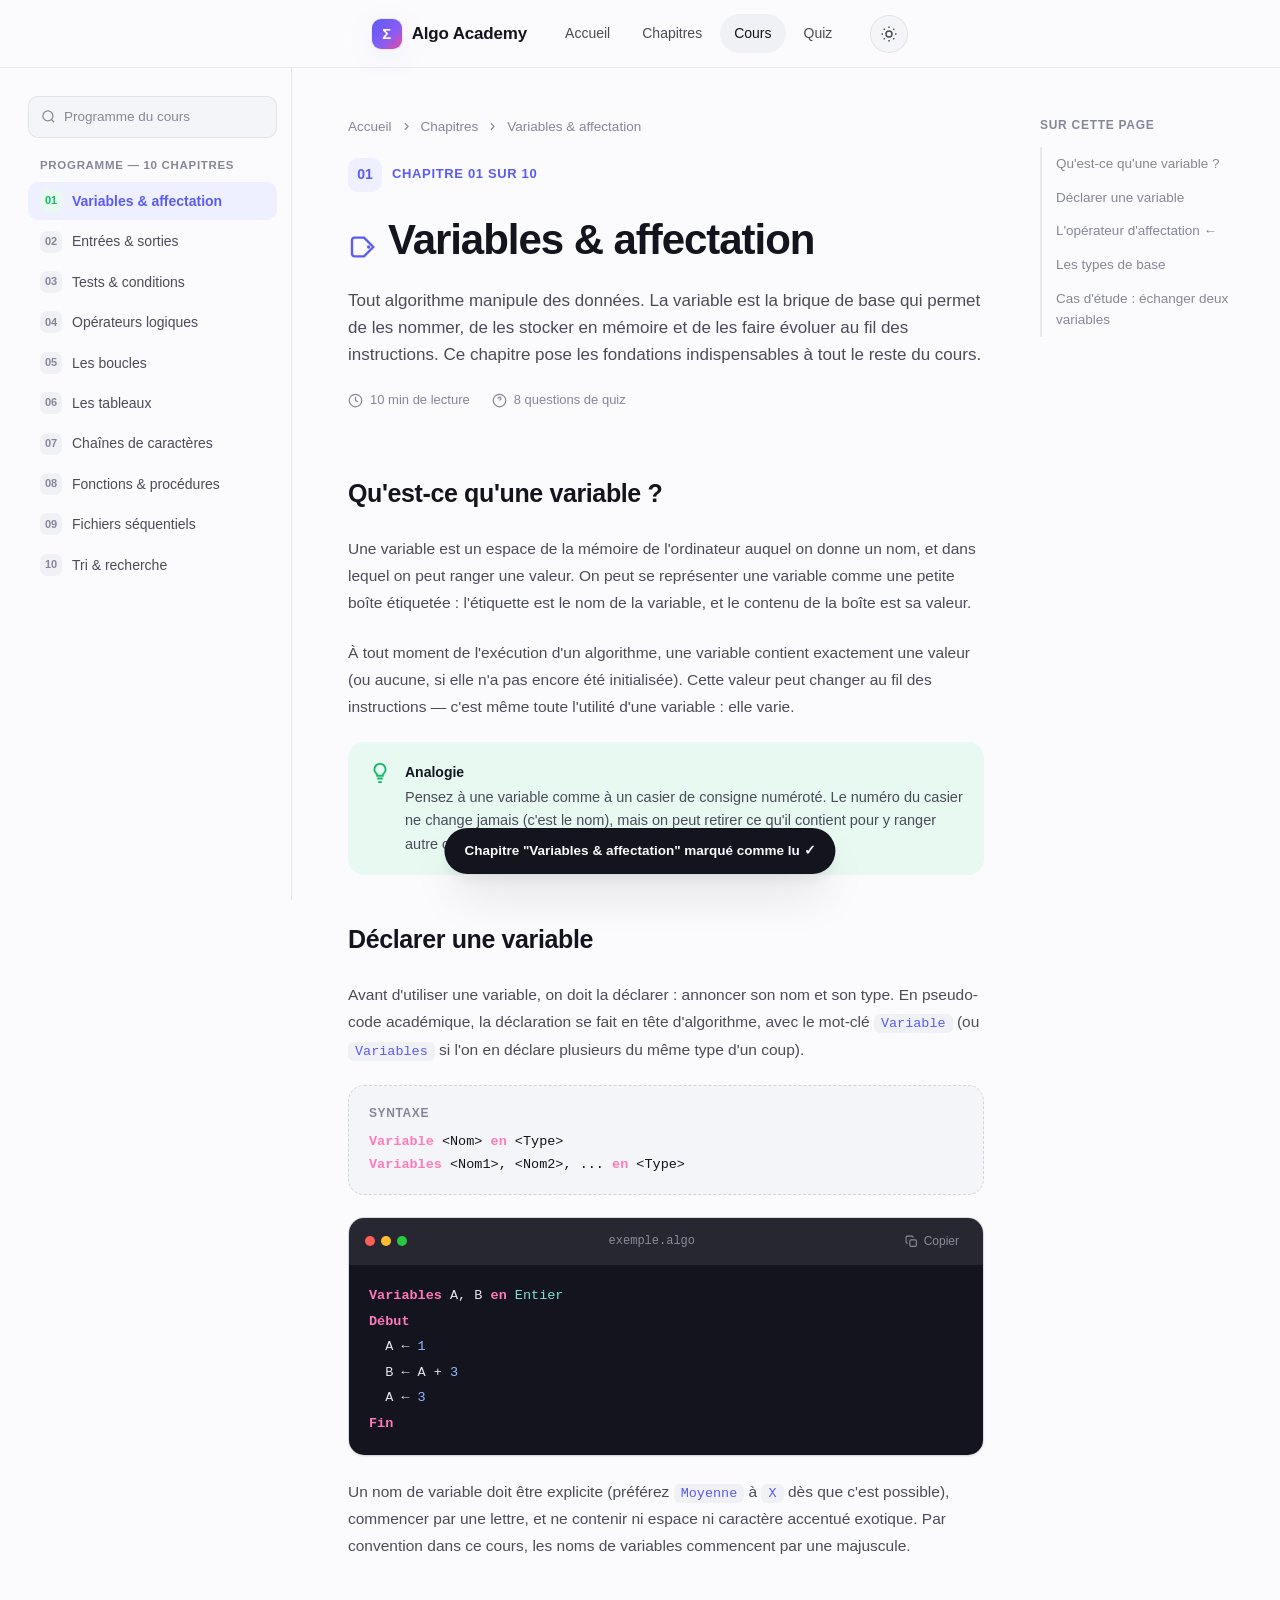
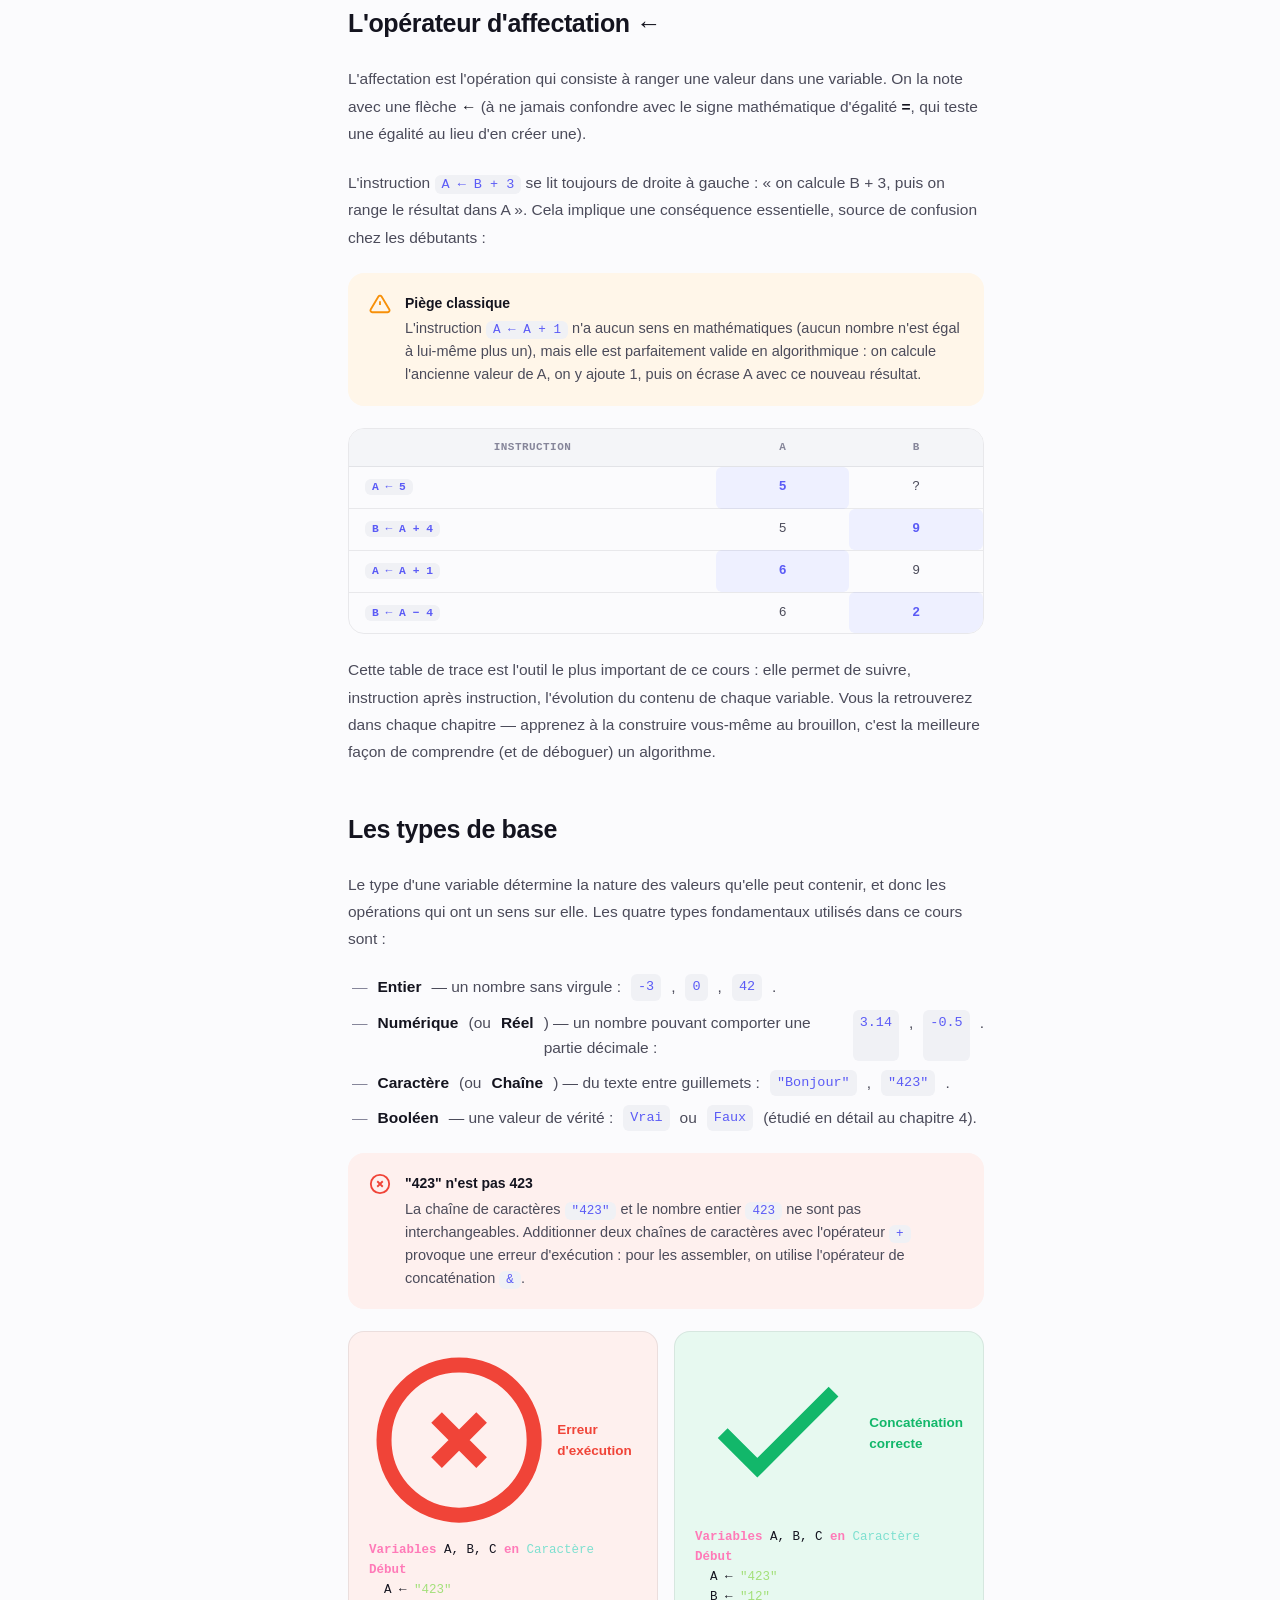
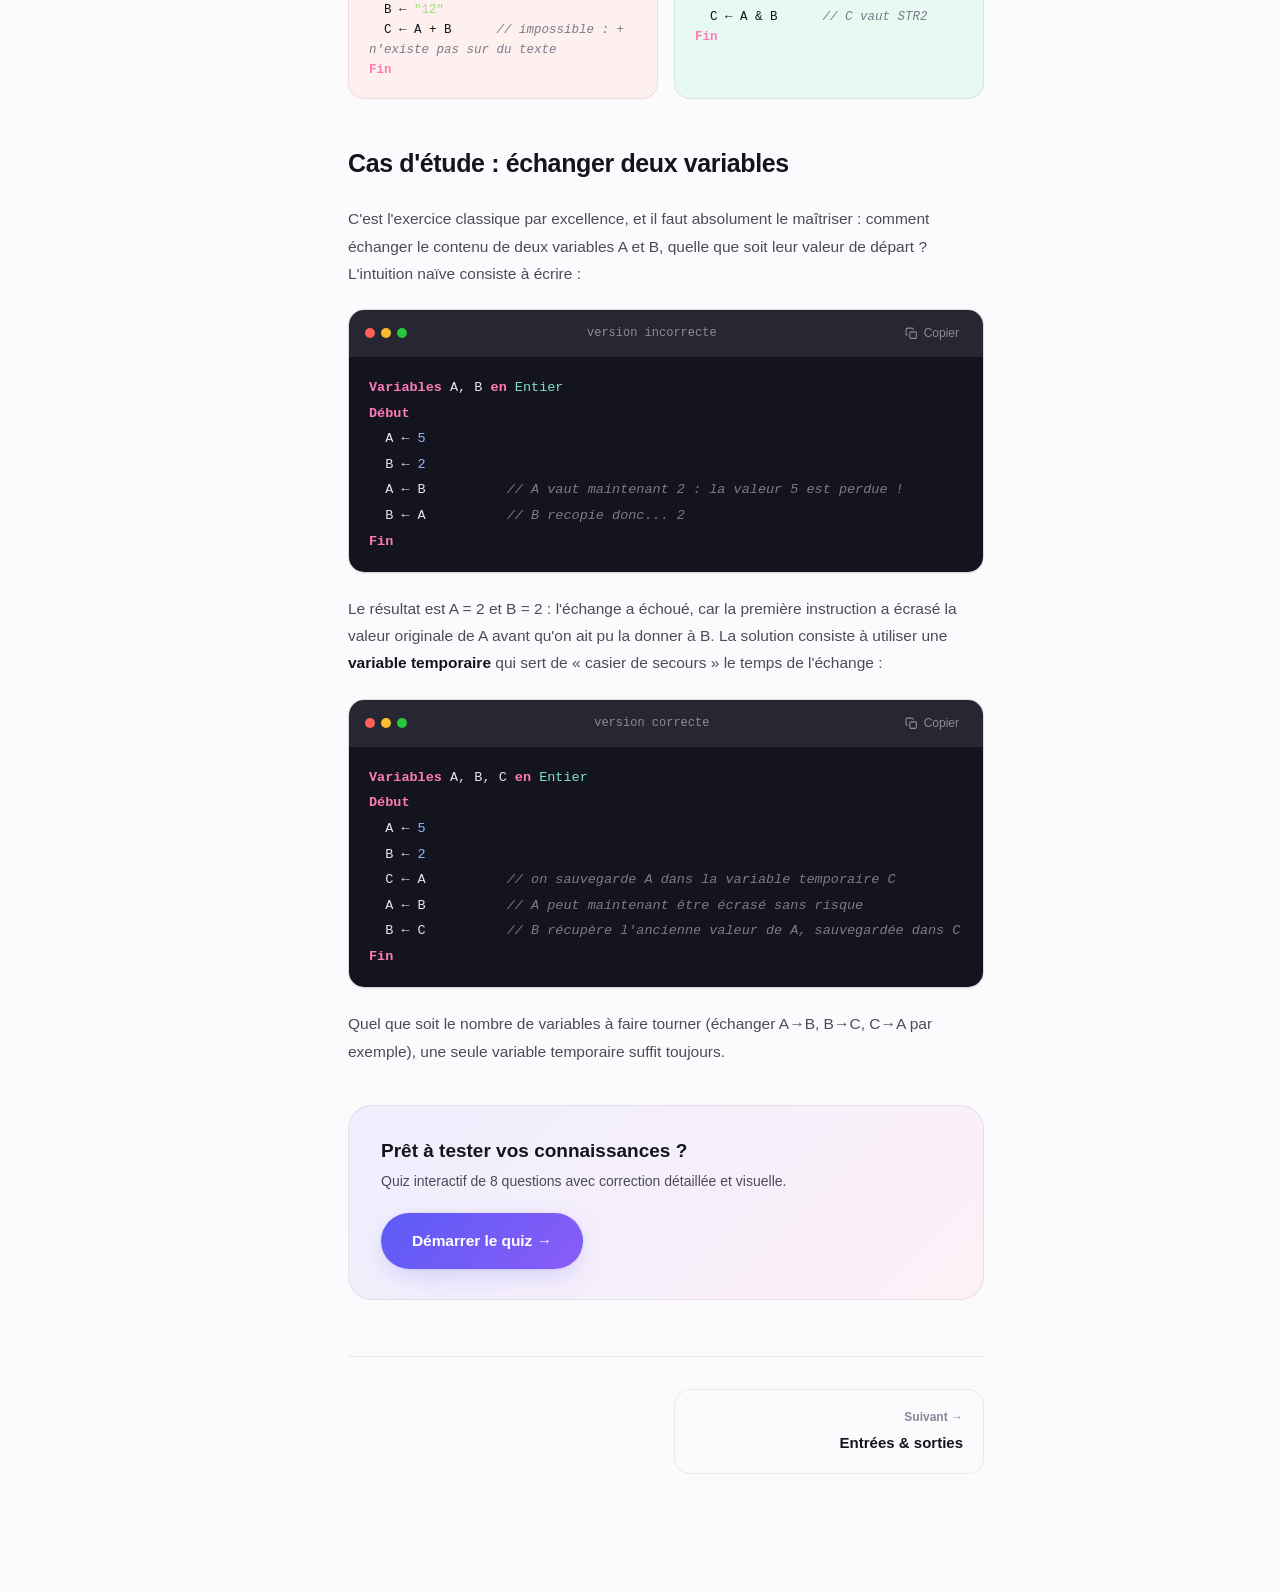
==== cours.html @ 5d58f47e "fix all pages" ====
<!doctype html>
<html lang="fr">
<head>
<meta charset="UTF-8" />
<meta name="viewport" content="width=device-width, initial-scale=1.0" />
<title>Cours — Algo Academy</title>
<link rel="icon" href="data:image/svg+xml,<svg xmlns=%22http://www.w3.org/2000/svg%22 viewBox=%220 0 100 100%22><text y=%22.9em%22 font-size=%2290%22>🧮</text></svg>" />
<link rel="stylesheet" href="css/style.css" />
</head>
<body>

<header class="site-header">
  <div class="container">
    <div style="display:flex;align-items:center;gap:8px;">
      <button class="icon-btn sidebar-toggle" aria-label="Sommaire">
        <svg viewBox="0 0 24 24" fill="none" stroke="currentColor" stroke-width="2"><path d="M4 6h16M4 12h16M4 18h16"/></svg>
      </button>
      <a href="index.html" class="brand"><span class="brand-mark">Σ</span> Algo&nbsp;Academy</a>
    </div>
    <nav class="main-nav">
      <a href="index.html" data-nav="index.html">Accueil</a>
      <a href="index.html#chapitres">Chapitres</a>
      <a href="cours.html" data-nav="cours.html">Cours</a>
      <a href="quiz.html" data-nav="quiz.html">Quiz</a>
    </nav>
    <div class="header-actions">
      <button class="icon-btn theme-toggle" aria-label="Basculer le thème">
        <svg class="icon-sun" viewBox="0 0 24 24" fill="none" stroke="currentColor" stroke-width="2"><circle cx="12" cy="12" r="4"/><path d="M12 2v2M12 20v2M4.93 4.93l1.41 1.41M17.66 17.66l1.41 1.41M2 12h2M20 12h2M4.93 19.07l1.41-1.41M17.66 6.34l1.41-1.41"/></svg>
        <svg class="icon-moon" viewBox="0 0 24 24" fill="none" stroke="currentColor" stroke-width="2"><path d="M21 12.79A9 9 0 1 1 11.21 3 7 7 0 0 0 21 12.79Z"/></svg>
      </button>
      <button class="icon-btn hamburger" aria-label="Menu" aria-expanded="false">
        <svg viewBox="0 0 24 24" fill="none" stroke="currentColor" stroke-width="2"><path d="M4 6h16M4 12h16M4 18h16"/></svg>
      </button>
    </div>
  </div>
</header>

<div class="docs-shell">
  <aside class="docs-sidebar">
    <div class="sidebar-search">
      <svg viewBox="0 0 24 24" fill="none" stroke="currentColor" stroke-width="2"><circle cx="11" cy="11" r="8"/><path d="m21 21-4.3-4.3"/></svg>
      Programme du cours
    </div>
    <div id="sidebar-slot"></div>
  </aside>

  <main class="docs-main">
    <div id="docs-main-content"></div>
  </main>

  <aside class="docs-toc" id="toc-slot"></aside>
</div>

<script src="data/meta.js"></script>
<script src="js/progress.js"></script>
<script src="js/app.js"></script>
<script src="js/highlight.js"></script>
<script src="js/blocks.js"></script>
<script src="data/content/ch-01.js"></script>
<script src="data/content/ch-02.js"></script>
<script src="data/content/ch-03.js"></script>
<script src="data/content/ch-04.js"></script>
<script src="data/content/ch-05.js"></script>
<script src="data/content/ch-06.js"></script>
<script src="data/content/ch-07.js"></script>
<script src="data/content/ch-08.js"></script>
<script src="data/content/ch-09.js"></script>
<script src="data/content/ch-10.js"></script>
<script src="js/course-render.js"></script>
</body>
</html>
---- css/style.css ----
/* ==========================================================================
   Algo Academy — Design system
   Style : épuré haut de gamme (Apple / Stripe docs), light + dark mode
   ========================================================================== */

/* ---------- Fonts ---------- */
@font-face {
  font-family: "InterVar";
  src: local("Inter");
  font-weight: 100 900;
}

:root {
  /* ---------- Palette (light) ---------- */
  --bg: #fbfbfd;
  --bg-elevated: #ffffff;
  --bg-soft: #f4f5f8;
  --bg-inset: #f0f1f5;
  --border: rgba(20, 20, 35, 0.08);
  --border-strong: rgba(20, 20, 35, 0.14);

  --text-primary: #14141f;
  --text-secondary: #4b4b5a;
  --text-tertiary: #86869a;
  --text-on-accent: #ffffff;

  --accent: #5b5bf6;
  --accent-2: #8b5cf6;
  --accent-3: #ec4899;
  --accent-soft: #eef0ff;
  --accent-contrast: #ffffff;

  --success: #12b76a;
  --success-soft: #e7f9f0;
  --danger: #f04438;
  --danger-soft: #fef0ee;
  --warning: #f79009;
  --warning-soft: #fff6e9;
  --info: #2e90fa;
  --info-soft: #eaf4ff;

  --shadow-sm: 0 1px 2px rgba(20, 20, 40, 0.04), 0 1px 1px rgba(20, 20, 40, 0.03);
  --shadow-md: 0 6px 20px -4px rgba(20, 20, 40, 0.10), 0 2px 6px -2px rgba(20, 20, 40, 0.06);
  --shadow-lg: 0 24px 48px -12px rgba(20, 20, 40, 0.18), 0 8px 16px -4px rgba(20, 20, 40, 0.08);
  --shadow-glow: 0 0 0 1px rgba(91, 91, 246, 0.08), 0 8px 30px -8px rgba(91, 91, 246, 0.35);

  --code-bg: #14141f;
  --code-text: #e4e4ec;

  --radius-sm: 10px;
  --radius-md: 16px;
  --radius-lg: 24px;
  --radius-pill: 999px;

  --font-display: "InterVar", -apple-system, BlinkMacSystemFont, "SF Pro Display", "Segoe UI", Helvetica, Arial, sans-serif;
  --font-text: "InterVar", -apple-system, BlinkMacSystemFont, "SF Pro Text", "Segoe UI", Helvetica, Arial, sans-serif;
  --font-mono: "SF Mono", "JetBrains Mono", "Fira Code", ui-monospace, Menlo, Consolas, monospace;

  --ease-out: cubic-bezier(0.16, 1, 0.3, 1);
  --ease-spring: cubic-bezier(0.34, 1.56, 0.64, 1);

  --header-h: 68px;
  --sidebar-w: 292px;
  --toc-w: 240px;

  color-scheme: light;
}

:root[data-theme="dark"],
:root:not([data-theme="light"]) {
  @media (prefers-color-scheme: dark) {
    color-scheme: dark;
  }
}

:root[data-theme="dark"] {
  --bg: #0a0a10;
  --bg-elevated: #131319;
  --bg-soft: #17171f;
  --bg-inset: #1c1c26;
  --border: rgba(255, 255, 255, 0.09);
  --border-strong: rgba(255, 255, 255, 0.16);

  --text-primary: #f3f3f7;
  --text-secondary: #b4b4c4;
  --text-tertiary: #7b7b8d;
  --text-on-accent: #ffffff;

  --accent: #7c7cff;
  --accent-2: #a78bfa;
  --accent-3: #f472b6;
  --accent-soft: rgba(124, 124, 255, 0.14);
  --accent-contrast: #ffffff;

  --success: #32d583;
  --success-soft: rgba(50, 213, 131, 0.12);
  --danger: #f97066;
  --danger-soft: rgba(249, 112, 102, 0.12);
  --warning: #fdb022;
  --warning-soft: rgba(253, 176, 34, 0.12);
  --info: #53b1fd;
  --info-soft: rgba(83, 177, 253, 0.12);

  --shadow-sm: 0 1px 2px rgba(0, 0, 0, 0.3);
  --shadow-md: 0 6px 20px -4px rgba(0, 0, 0, 0.5), 0 2px 6px -2px rgba(0, 0, 0, 0.35);
  --shadow-lg: 0 24px 48px -12px rgba(0, 0, 0, 0.6), 0 8px 16px -4px rgba(0, 0, 0, 0.4);
  --shadow-glow: 0 0 0 1px rgba(124, 124, 255, 0.16), 0 8px 30px -8px rgba(124, 124, 255, 0.55);

  --code-bg: #0d0d13;
  --code-text: #e4e4ec;
  color-scheme: dark;
}

@media (prefers-color-scheme: dark) {
  :root:not([data-theme="light"]) {
    --bg: #0a0a10;
    --bg-elevated: #131319;
    --bg-soft: #17171f;
    --bg-inset: #1c1c26;
    --border: rgba(255, 255, 255, 0.09);
    --border-strong: rgba(255, 255, 255, 0.16);

    --text-primary: #f3f3f7;
    --text-secondary: #b4b4c4;
    --text-tertiary: #7b7b8d;
    --text-on-accent: #ffffff;

    --accent: #7c7cff;
    --accent-2: #a78bfa;
    --accent-3: #f472b6;
    --accent-soft: rgba(124, 124, 255, 0.14);
    --accent-contrast: #ffffff;

    --success: #32d583;
    --success-soft: rgba(50, 213, 131, 0.12);
    --danger: #f97066;
    --danger-soft: rgba(249, 112, 102, 0.12);
    --warning: #fdb022;
    --warning-soft: rgba(253, 176, 34, 0.12);
    --info: #53b1fd;
    --info-soft: rgba(83, 177, 253, 0.12);

    --shadow-sm: 0 1px 2px rgba(0, 0, 0, 0.3);
    --shadow-md: 0 6px 20px -4px rgba(0, 0, 0, 0.5), 0 2px 6px -2px rgba(0, 0, 0, 0.35);
    --shadow-lg: 0 24px 48px -12px rgba(0, 0, 0, 0.6), 0 8px 16px -4px rgba(0, 0, 0, 0.4);
    --shadow-glow: 0 0 0 1px rgba(124, 124, 255, 0.16), 0 8px 30px -8px rgba(124, 124, 255, 0.55);

    --code-bg: #0d0d13;
    --code-text: #e4e4ec;
  }
}

/* ---------- Reset ---------- */
* , *::before, *::after { box-sizing: border-box; }
html { -webkit-text-size-adjust: 100%; scroll-behavior: smooth; }
body {
  margin: 0;
  background: var(--bg);
  color: var(--text-primary);
  font-family: var(--font-text);
  font-size: 16px;
  line-height: 1.6;
  -webkit-font-smoothing: antialiased;
  text-rendering: optimizeLegibility;
  transition: background-color 0.3s var(--ease-out), color 0.3s var(--ease-out);
}
img, svg { display: block; max-width: 100%; }
a { color: inherit; text-decoration: none; }
button { font: inherit; color: inherit; }
ul, ol { padding: 0; margin: 0; list-style: none; }
h1, h2, h3, h4, p { margin: 0; }
::selection { background: var(--accent); color: #fff; }

/* Scrollbar */
::-webkit-scrollbar { width: 10px; height: 10px; }
::-webkit-scrollbar-track { background: transparent; }
::-webkit-scrollbar-thumb { background: var(--border-strong); border-radius: 99px; border: 2px solid var(--bg); }
::-webkit-scrollbar-thumb:hover { background: var(--text-tertiary); }

.container { max-width: 1180px; margin: 0 auto; padding: 0 32px; }

/* ---------- Typography helpers ---------- */
.eyebrow {
  display: inline-flex;
  align-items: center;
  gap: 8px;
  font-size: 13px;
  font-weight: 600;
  letter-spacing: 0.04em;
  text-transform: uppercase;
  color: var(--accent);
}
.gradient-text {
  background: linear-gradient(120deg, var(--accent) 0%, var(--accent-2) 55%, var(--accent-3) 100%);
  -webkit-background-clip: text;
  background-clip: text;
  color: transparent;
}

/* ==========================================================================
   Header / Nav
   ========================================================================== */
.site-header {
  position: sticky;
  top: 0;
  z-index: 100;
  height: var(--header-h);
  display: flex;
  align-items: center;
  backdrop-filter: blur(20px) saturate(1.6);
  -webkit-backdrop-filter: blur(20px) saturate(1.6);
  background: color-mix(in srgb, var(--bg) 72%, transparent);
  border-bottom: 1px solid var(--border);
}
.site-header .container { display: flex; align-items: center; justify-content: space-between; gap: 24px; height: 100%; }

.brand { display: flex; align-items: center; gap: 10px; font-family: var(--font-display); font-weight: 700; font-size: 17px; letter-spacing: -0.01em; }
.brand-mark {
  width: 30px; height: 30px; border-radius: 9px;
  background: linear-gradient(135deg, var(--accent), var(--accent-2) 60%, var(--accent-3));
  display: flex; align-items: center; justify-content: center;
  color: #fff; font-weight: 800; font-size: 15px;
  box-shadow: var(--shadow-glow);
}

.main-nav { display: flex; align-items: center; gap: 4px; }
.main-nav a {
  padding: 8px 14px; border-radius: var(--radius-pill);
  font-size: 14px; font-weight: 500; color: var(--text-secondary);
  transition: background 0.2s var(--ease-out), color 0.2s var(--ease-out);
}
.main-nav a:hover { color: var(--text-primary); background: var(--bg-soft); }
.main-nav a.active { color: var(--text-primary); background: var(--bg-inset); }

.header-actions { display: flex; align-items: center; gap: 10px; }

.icon-btn {
  width: 38px; height: 38px; border-radius: 50%;
  display: flex; align-items: center; justify-content: center;
  background: var(--bg-soft); border: 1px solid var(--border);
  cursor: pointer; transition: all 0.2s var(--ease-out);
}
.icon-btn:hover { border-color: var(--border-strong); transform: translateY(-1px); box-shadow: var(--shadow-sm); }
.icon-btn svg { width: 18px; height: 18px; stroke: var(--text-secondary); }

.theme-toggle .icon-moon { display: none; }
:root[data-theme="dark"] .theme-toggle .icon-sun { display: none; }
:root[data-theme="dark"] .theme-toggle .icon-moon { display: block; }

.hamburger { display: none; }

/* ==========================================================================
   Buttons
   ========================================================================== */
.btn {
  display: inline-flex; align-items: center; justify-content: center; gap: 8px;
  padding: 12px 22px; border-radius: var(--radius-pill);
  font-size: 14.5px; font-weight: 600; letter-spacing: -0.005em;
  border: 1px solid transparent; cursor: pointer;
  transition: transform 0.2s var(--ease-spring), box-shadow 0.25s var(--ease-out), background 0.2s var(--ease-out), border-color .2s;
  white-space: nowrap;
}
.btn:active { transform: scale(0.97); }
.btn-primary {
  background: linear-gradient(135deg, var(--accent), var(--accent-2));
  color: #fff; box-shadow: var(--shadow-glow);
}
.btn-primary:hover { transform: translateY(-2px); box-shadow: 0 12px 32px -8px rgba(91,91,246,.45); }
.btn-secondary { background: var(--bg-elevated); color: var(--text-primary); border-color: var(--border-strong); }
.btn-secondary:hover { border-color: var(--accent); box-shadow: var(--shadow-sm); transform: translateY(-1px); }
.btn-ghost { background: transparent; color: var(--text-secondary); }
.btn-ghost:hover { color: var(--text-primary); background: var(--bg-soft); }
.btn-sm { padding: 8px 16px; font-size: 13px; }
.btn-lg { padding: 15px 30px; font-size: 15.5px; }
.btn[disabled] { opacity: 0.5; cursor: not-allowed; pointer-events: none; }
.btn svg { width: 16px; height: 16px; }

/* ==========================================================================
   Hero
   ========================================================================== */
.hero { position: relative; overflow: hidden; padding: 108px 0 96px; text-align: center; }
.hero-glow {
  position: absolute; inset: -20% -10% auto -10%; height: 720px; z-index: -1;
  background:
    radial-gradient(38% 55% at 22% 20%, color-mix(in srgb, var(--accent) 32%, transparent) 0%, transparent 70%),
    radial-gradient(32% 48% at 78% 10%, color-mix(in srgb, var(--accent-3) 24%, transparent) 0%, transparent 70%),
    radial-gradient(40% 60% at 50% 60%, color-mix(in srgb, var(--accent-2) 20%, transparent) 0%, transparent 70%);
  filter: blur(40px);
  animation: drift 18s ease-in-out infinite alternate;
}
@keyframes drift {
  0% { transform: translate3d(0,0,0) scale(1); }
  100% { transform: translate3d(0, 30px, 0) scale(1.06); }
}
.hero-badge {
  display: inline-flex; align-items: center; gap: 8px;
  padding: 7px 16px 7px 8px; border-radius: var(--radius-pill);
  background: var(--bg-elevated); border: 1px solid var(--border);
  box-shadow: var(--shadow-sm); font-size: 13px; font-weight: 600; color: var(--text-secondary);
  margin-bottom: 28px;
}
.hero-badge .dot { width: 8px; height: 8px; border-radius: 50%; background: linear-gradient(135deg, var(--accent), var(--accent-3)); }
.hero h1 {
  font-family: var(--font-display);
  font-size: clamp(38px, 6vw, 74px);
  line-height: 1.05; letter-spacing: -0.03em; font-weight: 750;
  max-width: 900px; margin: 0 auto 24px;
}
.hero p.lead {
  font-size: clamp(16px, 2vw, 19px); color: var(--text-secondary);
  max-width: 620px; margin: 0 auto 40px; line-height: 1.6;
}
.hero-actions { display: flex; align-items: center; justify-content: center; gap: 14px; flex-wrap: wrap; }

/* ==========================================================================
   Sections / generic
   ========================================================================== */
section { padding: 88px 0; }
.section-head { text-align: center; max-width: 620px; margin: 0 auto 56px; }
.section-head h2 {
  font-family: var(--font-display); font-size: clamp(28px, 4vw, 42px);
  letter-spacing: -0.02em; font-weight: 700; margin-bottom: 14px;
}
.section-head p { color: var(--text-secondary); font-size: 16.5px; }

.reveal { opacity: 0; transform: translateY(24px); transition: opacity .7s var(--ease-out), transform .7s var(--ease-out); }
.reveal.in-view { opacity: 1; transform: translateY(0); }

/* ==========================================================================
   Stats strip
   ========================================================================== */
.stats-strip { display: grid; grid-template-columns: repeat(4, 1fr); gap: 1px; background: var(--border); border: 1px solid var(--border); border-radius: var(--radius-lg); overflow: hidden; }
.stat-cell { background: var(--bg-elevated); padding: 30px 24px; text-align: center; }
.stat-cell .num { font-family: var(--font-display); font-size: 34px; font-weight: 750; letter-spacing: -0.02em; }
.stat-cell .lbl { color: var(--text-tertiary); font-size: 13.5px; margin-top: 4px; }

/* ==========================================================================
   Chapter cards grid (home)
   ========================================================================== */
.chapter-grid { display: grid; grid-template-columns: repeat(auto-fit, minmax(310px, 1fr)); gap: 20px; }

.chapter-card {
  position: relative;
  background: var(--bg-elevated);
  border: 1px solid var(--border);
  border-radius: var(--radius-lg);
  padding: 26px;
  display: flex; flex-direction: column; gap: 16px;
  transition: transform .35s var(--ease-out), box-shadow .35s var(--ease-out), border-color .35s;
  overflow: hidden;
}
.chapter-card::before {
  content: ""; position: absolute; inset: 0; opacity: 0; z-index: 0;
  background: linear-gradient(160deg, color-mix(in srgb, var(--accent) 7%, transparent), transparent 60%);
  transition: opacity .35s var(--ease-out);
}
.chapter-card:hover { transform: translateY(-5px); border-color: var(--border-strong); box-shadow: var(--shadow-lg); }
.chapter-card:hover::before { opacity: 1; }
.chapter-card > * { position: relative; z-index: 1; }

.chapter-card-top { display: flex; align-items: flex-start; justify-content: space-between; gap: 12px; }
.chapter-num {
  width: 44px; height: 44px; border-radius: 13px; flex-shrink: 0;
  display: flex; align-items: center; justify-content: center;
  font-family: var(--font-display); font-weight: 700; font-size: 16px;
  background: var(--accent-soft); color: var(--accent);
}
.chapter-card.done .chapter-num { background: linear-gradient(135deg, var(--success), #0d9488); color: #fff; }
.chapter-num svg { width: 46%; height: 46%; }
.chapter-icon { display: inline-flex; vertical-align: -5px; margin-right: 3px; color: var(--accent); }
.chapter-icon svg { width: 20px; height: 20px; }
.chapter-icon.lg { vertical-align: -9px; margin-right: 8px; }
.chapter-icon.lg svg { width: 32px; height: 32px; }
.quiz-intro .chapter-num svg { width: 44%; height: 44%; }
.chapter-badge {
  font-size: 11.5px; font-weight: 700; letter-spacing: .04em; text-transform: uppercase;
  padding: 5px 10px; border-radius: var(--radius-pill); color: var(--text-tertiary); background: var(--bg-soft);
  border: 1px solid var(--border);
}
.chapter-badge.done { color: var(--success); background: var(--success-soft); border-color: transparent; }
.chapter-card h3 { font-family: var(--font-display); font-size: 19px; font-weight: 700; letter-spacing: -0.01em; }
.chapter-card p { color: var(--text-secondary); font-size: 14.5px; line-height: 1.55; flex-grow: 1; }

.chapter-progress { display: flex; align-items: center; gap: 10px; }
.progress-track { flex-grow: 1; height: 6px; border-radius: 99px; background: var(--bg-inset); overflow: hidden; }
.progress-fill { height: 100%; border-radius: 99px; background: linear-gradient(90deg, var(--accent), var(--accent-2)); transition: width .6s var(--ease-out); }
.progress-pct { font-size: 12.5px; font-weight: 700; color: var(--text-tertiary); min-width: 32px; text-align: right; }

.chapter-card-actions { display: flex; gap: 8px; margin-top: 2px; }
.chapter-card-actions .btn { flex: 1; }

/* ==========================================================================
   Feature / "why" cards
   ========================================================================== */
.feature-grid { display: grid; grid-template-columns: repeat(3, 1fr); gap: 22px; }
.feature-card { padding: 28px; border-radius: var(--radius-lg); background: var(--bg-elevated); border: 1px solid var(--border); }
.feature-icon {
  width: 46px; height: 46px; border-radius: 13px; margin-bottom: 18px;
  display: flex; align-items: center; justify-content: center;
  background: var(--accent-soft); color: var(--accent);
}
.feature-icon svg { width: 22px; height: 22px; }
.feature-card h3 { font-size: 17px; font-weight: 700; margin-bottom: 8px; font-family: var(--font-display); }
.feature-card p { color: var(--text-secondary); font-size: 14.5px; line-height: 1.6; }

/* ==========================================================================
   Footer
   ========================================================================== */
.site-footer { border-top: 1px solid var(--border); padding: 46px 0; margin-top: 40px; }
.site-footer .container { display: flex; align-items: center; justify-content: space-between; flex-wrap: wrap; gap: 16px; }
.site-footer p { color: var(--text-tertiary); font-size: 13.5px; }
.footer-links { display: flex; gap: 22px; }
.footer-links a { font-size: 13.5px; color: var(--text-secondary); }
.footer-links a:hover { color: var(--accent); }

/* ==========================================================================
   Docs layout (cours.html / quiz.html)
   ========================================================================== */
.docs-shell { display: flex; align-items: flex-start; max-width: 1440px; margin: 0 auto; }

.docs-sidebar {
  position: sticky; top: var(--header-h); height: calc(100vh - var(--header-h));
  width: var(--sidebar-w); flex-shrink: 0; overflow-y: auto;
  padding: 28px 14px 40px 28px; border-right: 1px solid var(--border);
}
.sidebar-search {
  display: flex; align-items: center; gap: 8px; padding: 9px 12px; margin-bottom: 18px;
  border-radius: var(--radius-sm); border: 1px solid var(--border); background: var(--bg-soft);
  color: var(--text-tertiary); font-size: 13.5px;
}
.sidebar-search svg { width: 15px; height: 15px; flex-shrink: 0; }

.sidebar-group { margin-bottom: 22px; }
.sidebar-group-title { font-size: 11.5px; font-weight: 700; text-transform: uppercase; letter-spacing: .06em; color: var(--text-tertiary); padding: 0 12px; margin-bottom: 8px; }
.sidebar-link {
  display: flex; align-items: center; gap: 10px; padding: 8px 12px; border-radius: 10px;
  font-size: 14px; color: var(--text-secondary); font-weight: 500; margin-bottom: 2px;
  transition: background .2s, color .2s;
}
.sidebar-link:hover { background: var(--bg-soft); color: var(--text-primary); }
.sidebar-link.active { background: var(--accent-soft); color: var(--accent); font-weight: 700; }
.sidebar-link .chip {
  width: 22px; height: 22px; border-radius: 7px; flex-shrink: 0; font-size: 11px; font-weight: 700;
  display: flex; align-items: center; justify-content: center; background: var(--bg-inset); color: var(--text-tertiary);
}
.sidebar-link.active .chip { background: var(--accent); color: #fff; }
.sidebar-link.complete .chip { background: var(--success-soft); color: var(--success); }
.sidebar-link .status-dot { margin-left: auto; width: 7px; height: 7px; border-radius: 50%; background: var(--success); flex-shrink: 0; }

.docs-main { flex-grow: 1; min-width: 0; padding: 48px 56px 120px; max-width: 860px; }
.docs-toc {
  position: sticky; top: var(--header-h); height: calc(100vh - var(--header-h)); overflow-y: auto;
  width: var(--toc-w); flex-shrink: 0; padding: 48px 28px 40px 0;
}
.docs-toc .toc-title { font-size: 12px; font-weight: 700; text-transform: uppercase; letter-spacing: .06em; color: var(--text-tertiary); margin-bottom: 12px; }
.docs-toc a { display: block; font-size: 13.5px; color: var(--text-tertiary); padding: 6px 0 6px 14px; border-left: 2px solid var(--border); transition: color .2s, border-color .2s; }
.docs-toc a:hover { color: var(--text-primary); }
.docs-toc a.active { color: var(--accent); border-color: var(--accent); font-weight: 600; }

.docs-breadcrumb { display: flex; align-items: center; gap: 8px; font-size: 13.5px; color: var(--text-tertiary); margin-bottom: 20px; }
.docs-breadcrumb svg { width: 13px; height: 13px; }
.docs-breadcrumb a:hover { color: var(--accent); }

.docs-header { margin-bottom: 40px; }
.docs-kicker { display: flex; align-items: center; gap: 10px; margin-bottom: 14px; }
.docs-kicker .chapter-num { width: 34px; height: 34px; font-size: 14px; border-radius: 10px; }
.docs-kicker span { font-size: 13px; font-weight: 700; color: var(--accent); text-transform: uppercase; letter-spacing: .05em; }
.docs-header h1 { font-family: var(--font-display); font-size: clamp(30px, 4vw, 42px); font-weight: 750; letter-spacing: -0.025em; margin-bottom: 14px; }
.docs-header .docs-lead { font-size: 17px; color: var(--text-secondary); line-height: 1.6; }

.docs-meta { display: flex; gap: 22px; margin-top: 22px; flex-wrap: wrap; }
.docs-meta-item { display: flex; align-items: center; gap: 7px; font-size: 13px; color: var(--text-tertiary); }
.docs-meta-item svg { width: 15px; height: 15px; }

/* prose */
.prose { display: flex; flex-direction: column; gap: 22px; }
.prose h2 { font-family: var(--font-display); font-size: 25px; font-weight: 700; letter-spacing: -0.015em; margin-top: 22px; scroll-margin-top: 90px; }
.prose h3 { font-family: var(--font-display); font-size: 19px; font-weight: 700; margin-top: 6px; scroll-margin-top: 90px; }
.prose p { color: var(--text-secondary); font-size: 15.5px; line-height: 1.75; }
.prose strong { color: var(--text-primary); font-weight: 650; }
.prose ul, .prose ol { display: flex; flex-direction: column; gap: 9px; padding-left: 4px; }
.prose li { color: var(--text-secondary); font-size: 15.5px; line-height: 1.65; display: flex; gap: 10px; }
.prose li::before { content: "—"; color: var(--text-tertiary); flex-shrink: 0; }
.prose ol { counter-reset: item; }
.prose ol li { counter-increment: item; }
.prose ol li::before { content: counter(item) "."; color: var(--accent); font-weight: 700; }
.prose code.inline { font-family: var(--font-mono); background: var(--bg-inset); padding: 2px 7px; border-radius: 6px; font-size: 0.87em; color: var(--accent); }

/* callouts */
.callout { display: flex; gap: 14px; padding: 18px 20px; border-radius: var(--radius-md); border: 1px solid var(--border); background: var(--bg-soft); }
.callout .icon { width: 22px; height: 22px; flex-shrink: 0; margin-top: 1px; }
.callout .body strong { display: block; font-size: 14px; margin-bottom: 3px; }
.callout .body p, .callout .body { font-size: 14.5px; color: var(--text-secondary); line-height: 1.6; }
.callout-info { background: var(--info-soft); border-color: transparent; } .callout-info .icon { color: var(--info); }
.callout-tip { background: var(--success-soft); border-color: transparent; } .callout-tip .icon { color: var(--success); }
.callout-warn { background: var(--warning-soft); border-color: transparent; } .callout-warn .icon { color: var(--warning); }
.callout-pitfall { background: var(--danger-soft); border-color: transparent; } .callout-pitfall .icon { color: var(--danger); }

/* code blocks */
.code-block { border-radius: var(--radius-md); overflow: hidden; border: 1px solid var(--border-strong); box-shadow: var(--shadow-sm); }
.code-block-head { display: flex; align-items: center; justify-content: space-between; padding: 10px 16px; background: color-mix(in srgb, var(--code-bg) 92%, #fff 8%); }
.code-dots { display: flex; gap: 6px; }
.code-dots span { width: 10px; height: 10px; border-radius: 50%; }
.code-dots span:nth-child(1) { background: #ff5f57; } .code-dots span:nth-child(2) { background: #febc2e; } .code-dots span:nth-child(3) { background: #28c840; }
.code-label { font-family: var(--font-mono); font-size: 12px; color: #8b8b9a; }
.copy-btn { display: flex; align-items: center; gap: 6px; font-size: 12px; color: #8b8b9a; background: transparent; border: none; cursor: pointer; padding: 4px 8px; border-radius: 6px; }
.copy-btn:hover { color: #fff; background: rgba(255,255,255,.08); }
.copy-btn svg { width: 13px; height: 13px; }
pre.code-body { margin: 0; padding: 18px 20px; background: var(--code-bg); overflow-x: auto; }
pre.code-body code { font-family: var(--font-mono); font-size: 13.5px; line-height: 1.7; color: var(--code-text); white-space: pre; }
.kw { color: #ff7ab8; font-weight: 600; }
.tp { color: #7ee0d0; }
.st { color: #a3e07a; }
.nb { color: #8fb8ff; }
.cm { color: #7b7b8d; font-style: italic; }
.fn { color: #ffcb6b; }

/* trace tables */
.trace-table-wrap { overflow-x: auto; border-radius: var(--radius-md); border: 1px solid var(--border); }
table.trace-table { width: 100%; border-collapse: collapse; font-family: var(--font-mono); font-size: 13px; }
table.trace-table th, table.trace-table td { padding: 10px 16px; text-align: center; border-bottom: 1px solid var(--border); white-space: nowrap; }
table.trace-table th { background: var(--bg-soft); color: var(--text-tertiary); font-weight: 700; text-transform: uppercase; font-size: 11px; letter-spacing: .04em; }
table.trace-table td { color: var(--text-secondary); }
table.trace-table td.instr { text-align: left; color: var(--text-primary); font-weight: 600; }
table.trace-table tr:last-child td { border-bottom: none; }
table.trace-table td.changed { color: var(--accent); font-weight: 700; background: var(--accent-soft); border-radius: 6px; }

/* diagram: array boxes */
.array-diagram { display: flex; flex-wrap: wrap; gap: 0; }
.array-cell {
  min-width: 56px; height: 56px; display: flex; align-items: center; justify-content: center;
  border: 1.5px solid var(--border-strong); font-family: var(--font-mono); font-weight: 700; font-size: 15px;
  background: var(--bg-elevated); position: relative; transition: background .3s, transform .3s;
}
.array-cell:first-child { border-radius: 10px 0 0 10px; }
.array-cell:last-child { border-radius: 0 10px 10px 0; }
.array-cell .idx { position: absolute; bottom: -22px; font-size: 11px; color: var(--text-tertiary); font-weight: 500; }
.array-cell.hl { background: var(--accent-soft); border-color: var(--accent); color: var(--accent); transform: translateY(-4px); }
.array-diagram-wrap { padding-bottom: 26px; }

/* flow steps (visual pipeline) */
.flow-steps { display: flex; flex-wrap: wrap; align-items: stretch; gap: 0; }
.flow-step { display: flex; align-items: center; gap: 0; }
.flow-step-card { padding: 14px 18px; border-radius: var(--radius-md); border: 1px solid var(--border); background: var(--bg-elevated); font-size: 13.5px; font-weight: 600; min-width: 120px; text-align: center; }
.flow-arrow { width: 30px; display: flex; align-items: center; justify-content: center; color: var(--text-tertiary); flex-shrink: 0; }
.flow-arrow svg { width: 18px; height: 18px; }

/* comparison grid (do / dont) */
.compare-grid { display: grid; grid-template-columns: 1fr 1fr; gap: 16px; }
.compare-card { border-radius: var(--radius-md); padding: 18px 20px; border: 1px solid var(--border); }
.compare-card.good { background: var(--success-soft); }
.compare-card.bad { background: var(--danger-soft); }
.compare-card .compare-head { display: flex; align-items: center; gap: 8px; font-weight: 700; font-size: 13.5px; margin-bottom: 10px; }
.compare-card.good .compare-head { color: var(--success); }
.compare-card.bad .compare-head { color: var(--danger); }
.compare-card pre { margin: 0; font-family: var(--font-mono); font-size: 12.5px; background: transparent; white-space: pre-wrap; color: var(--text-primary); }

/* keyword syntax box */
.syntax-box { border-radius: var(--radius-md); border: 1px dashed var(--border-strong); background: var(--bg-soft); padding: 18px 20px; }
.syntax-box .syntax-title { font-size: 12px; font-weight: 700; text-transform: uppercase; letter-spacing: .05em; color: var(--text-tertiary); margin-bottom: 8px; }
.syntax-box pre { margin: 0; font-family: var(--font-mono); font-size: 13.5px; color: var(--text-primary); white-space: pre-wrap; line-height: 1.65; }

/* chapter footer nav */
.docs-pagenav { display: grid; grid-template-columns: 1fr 1fr; gap: 16px; margin-top: 56px; padding-top: 32px; border-top: 1px solid var(--border); }
.pagenav-card { display: flex; flex-direction: column; gap: 4px; padding: 18px 20px; border-radius: var(--radius-md); border: 1px solid var(--border); transition: border-color .2s, transform .2s; }
.pagenav-card:hover { border-color: var(--accent); transform: translateY(-2px); }
.pagenav-card.next { text-align: right; align-items: flex-end; }
.pagenav-card .pagenav-lbl { font-size: 12px; color: var(--text-tertiary); font-weight: 600; }
.pagenav-card .pagenav-title { font-weight: 700; font-size: 15px; }

.chapter-cta {
  margin-top: 40px; padding: 30px 32px; border-radius: var(--radius-lg);
  background: linear-gradient(135deg, color-mix(in srgb, var(--accent) 10%, var(--bg-elevated)), color-mix(in srgb, var(--accent-3) 8%, var(--bg-elevated)));
  border: 1px solid var(--border);
  display: flex; align-items: center; justify-content: space-between; gap: 20px; flex-wrap: wrap;
}
.chapter-cta h3 { font-family: var(--font-display); font-size: 19px; margin-bottom: 4px; }
.chapter-cta p { color: var(--text-secondary); font-size: 14px; }

/* mobile sidebar toggle */
.sidebar-toggle { display: none; }

/* ==========================================================================
   Quiz page
   ========================================================================== */
.quiz-shell { max-width: 760px; margin: 0 auto; padding: 44px 24px 120px; }
.quiz-topbar { display: flex; align-items: center; gap: 16px; margin-bottom: 36px; }
.quiz-progress-track { flex-grow: 1; height: 8px; border-radius: 99px; background: var(--bg-inset); overflow: hidden; }
.quiz-progress-fill { height: 100%; border-radius: 99px; background: linear-gradient(90deg, var(--accent), var(--accent-2)); transition: width .5s var(--ease-spring); }
.quiz-step-lbl { font-size: 13.5px; font-weight: 700; color: var(--text-tertiary); white-space: nowrap; font-variant-numeric: tabular-nums; }
.quiz-exit { width: 38px; height: 38px; border-radius: 50%; display: flex; align-items: center; justify-content: center; background: var(--bg-soft); border: 1px solid var(--border); flex-shrink: 0; }
.quiz-exit svg { width: 16px; height: 16px; }

.quiz-lives { display: flex; gap: 4px; }
.quiz-lives svg { width: 18px; height: 18px; }

.quiz-card {
  background: var(--bg-elevated); border: 1px solid var(--border); border-radius: var(--radius-lg);
  padding: 36px; box-shadow: var(--shadow-md);
}
.quiz-type-badge {
  display: inline-flex; align-items: center; gap: 6px; font-size: 11.5px; font-weight: 700; text-transform: uppercase;
  letter-spacing: .05em; color: var(--accent); background: var(--accent-soft); padding: 5px 12px; border-radius: var(--radius-pill);
  margin-bottom: 18px;
}
.quiz-question { font-family: var(--font-display); font-size: 21px; font-weight: 700; letter-spacing: -0.01em; line-height: 1.4; margin-bottom: 20px; }

.quiz-options { display: flex; flex-direction: column; gap: 10px; margin-top: 22px; }
.quiz-option {
  display: flex; align-items: center; gap: 14px; padding: 15px 18px; border-radius: var(--radius-md);
  border: 1.5px solid var(--border); background: var(--bg-soft); cursor: pointer; text-align: left;
  transition: border-color .18s, background .18s, transform .12s;
  font-size: 15px; font-weight: 500; width: 100%;
}
.quiz-option:hover:not([disabled]) { border-color: var(--accent); transform: translateX(2px); }
.quiz-option .opt-letter {
  width: 28px; height: 28px; border-radius: 8px; flex-shrink: 0; background: var(--bg-inset); color: var(--text-tertiary);
  display: flex; align-items: center; justify-content: center; font-weight: 700; font-size: 13px; font-family: var(--font-mono);
}
.quiz-option .opt-text code.inline { font-size: .92em; }
.quiz-option.selected { border-color: var(--accent); background: var(--accent-soft); }
.quiz-option.selected .opt-letter { background: var(--accent); color: #fff; }
.quiz-option.correct { border-color: var(--success); background: var(--success-soft); }
.quiz-option.correct .opt-letter { background: var(--success); color: #fff; }
.quiz-option.incorrect { border-color: var(--danger); background: var(--danger-soft); }
.quiz-option.incorrect .opt-letter { background: var(--danger); color: #fff; }
.quiz-option[disabled] { cursor: default; }
.quiz-option .opt-mark { margin-left: auto; width: 20px; height: 20px; flex-shrink: 0; }

.quiz-feedback-banner {
  display: flex; align-items: center; gap: 12px; padding: 16px 20px; border-radius: var(--radius-md);
  margin-top: 20px; font-weight: 700; font-size: 15px;
  opacity: 0; transform: translateY(-8px) scale(0.98); transition: all .35s var(--ease-spring);
  pointer-events: none;
}
.quiz-feedback-banner.show { opacity: 1; transform: translateY(0) scale(1); }
.quiz-feedback-banner.ok { background: var(--success-soft); color: var(--success); }
.quiz-feedback-banner.ko { background: var(--danger-soft); color: var(--danger); }
.quiz-feedback-banner svg { width: 22px; height: 22px; flex-shrink: 0; }

.quiz-explain {
  margin-top: 22px; padding-top: 22px; border-top: 1px dashed var(--border-strong);
  max-height: 0; overflow: hidden; opacity: 0; transition: max-height .5s var(--ease-out), opacity .4s var(--ease-out) .05s;
}
.quiz-explain.show { max-height: 2000px; opacity: 1; }
.quiz-explain-title { display: flex; align-items: center; gap: 8px; font-size: 13px; font-weight: 700; text-transform: uppercase; letter-spacing: .04em; color: var(--accent); margin-bottom: 14px; }
.quiz-explain-title svg { width: 16px; height: 16px; }
.quiz-explain .prose p, .quiz-explain .prose li { font-size: 14.5px; }
.quiz-explain > .prose { gap: 16px; }

.quiz-actions { display: flex; justify-content: flex-end; gap: 12px; margin-top: 28px; }

.quiz-code-embed { margin-bottom: 6px; }

/* result screen */
.quiz-result { text-align: center; padding: 20px 0 0; }
.result-ring-wrap { position: relative; width: 176px; height: 176px; margin: 0 auto 28px; }
.result-ring-wrap svg { width: 100%; height: 100%; transform: rotate(-90deg); }
.result-ring-bg { fill: none; stroke: var(--bg-inset); stroke-width: 10; }
.result-ring-fill { fill: none; stroke: url(#ringGrad); stroke-width: 10; stroke-linecap: round; transition: stroke-dashoffset 1.2s var(--ease-spring); }
.result-ring-label { position: absolute; inset: 0; display: flex; flex-direction: column; align-items: center; justify-content: center; }
.result-ring-label .pct { font-family: var(--font-display); font-size: 36px; font-weight: 800; letter-spacing: -0.02em; }
.result-ring-label .sub { font-size: 12px; color: var(--text-tertiary); font-weight: 600; }
.quiz-result h2 { font-family: var(--font-display); font-size: 26px; margin-bottom: 10px; }
.quiz-result > p { color: var(--text-secondary); margin-bottom: 30px; }
.result-stats { display: flex; justify-content: center; gap: 14px; margin-bottom: 34px; flex-wrap: wrap; }
.result-stat { background: var(--bg-soft); border: 1px solid var(--border); border-radius: var(--radius-md); padding: 14px 22px; min-width: 110px; }
.result-stat .n { font-family: var(--font-display); font-weight: 800; font-size: 22px; }
.result-stat .l { font-size: 12px; color: var(--text-tertiary); margin-top: 2px; }
.result-actions { display: flex; justify-content: center; gap: 12px; flex-wrap: wrap; }

.review-list { text-align: left; margin-top: 44px; display: flex; flex-direction: column; gap: 10px; }
.review-item { display: flex; align-items: flex-start; gap: 12px; padding: 14px 16px; border-radius: var(--radius-md); border: 1px solid var(--border); background: var(--bg-elevated); }
.review-item svg { width: 18px; height: 18px; flex-shrink: 0; margin-top: 2px; }
.review-item.ok svg { color: var(--success); }
.review-item.ko svg { color: var(--danger); }
.review-item .rq { font-size: 14px; font-weight: 600; }
.review-item .ra { font-size: 12.5px; color: var(--text-tertiary); margin-top: 3px; }

/* confetti */
.confetti-piece { position: fixed; top: -10px; z-index: 300; border-radius: 2px; pointer-events: none; animation: confetti-fall linear forwards; }
@keyframes confetti-fall {
  to { transform: translateY(105vh) rotate(720deg); opacity: .2; }
}

/* quiz intro card */
.quiz-intro { max-width: 640px; margin: 60px auto; text-align: center; }
.quiz-intro .chapter-num { width: 64px; height: 64px; font-size: 24px; border-radius: 18px; margin: 0 auto 22px; }
.quiz-intro h1 { font-family: var(--font-display); font-size: clamp(28px, 4vw, 38px); font-weight: 750; letter-spacing: -0.02em; margin-bottom: 14px; }
.quiz-intro p.lead { color: var(--text-secondary); font-size: 16px; margin-bottom: 30px; }
.quiz-intro-stats { display: flex; justify-content: center; gap: 30px; margin-bottom: 36px; flex-wrap: wrap; }
.quiz-intro-stats div { text-align: center; }
.quiz-intro-stats .n { font-family: var(--font-display); font-weight: 800; font-size: 24px; }
.quiz-intro-stats .l { font-size: 12.5px; color: var(--text-tertiary); }

/* toast */
.toast { position: fixed; bottom: 26px; left: 50%; transform: translateX(-50%) translateY(20px); opacity: 0; pointer-events: none; z-index: 400; background: var(--text-primary); color: var(--bg); padding: 12px 20px; border-radius: var(--radius-pill); font-size: 13.5px; font-weight: 600; box-shadow: var(--shadow-lg); transition: all .3s var(--ease-spring); }
.toast.show { opacity: 1; transform: translateX(-50%) translateY(0); pointer-events: auto; }

/* ==========================================================================
   Responsive
   ========================================================================== */
@media (max-width: 1180px) {
  .docs-toc { display: none; }
  .docs-main { max-width: none; }
}
@media (max-width: 900px) {
  .feature-grid { grid-template-columns: 1fr; }
  .stats-strip { grid-template-columns: repeat(2, 1fr); }
  .compare-grid { grid-template-columns: 1fr; }
  .main-nav { display: none; }
  .main-nav.mobile-open {
    display: flex; flex-direction: column; align-items: stretch; gap: 2px;
    position: absolute; top: var(--header-h); left: 0; right: 0; z-index: 95;
    background: var(--bg-elevated); border-bottom: 1px solid var(--border);
    padding: 10px 20px 16px; box-shadow: var(--shadow-md);
  }
  .main-nav.mobile-open a { padding: 11px 14px; }
  .hamburger { display: flex; }
  .docs-sidebar {
    position: fixed; top: var(--header-h); left: 0; height: calc(100vh - var(--header-h));
    width: 300px; background: var(--bg-elevated); z-index: 90; transform: translateX(-100%);
    transition: transform .3s var(--ease-out); box-shadow: var(--shadow-lg);
  }
  .docs-sidebar.open { transform: translateX(0); }
  .docs-main { padding: 32px 20px 100px; }
  .sidebar-toggle { display: flex; }
}
@media (max-width: 640px) {
  .container { padding: 0 20px; }
  .hero { padding: 76px 0 64px; }
  .docs-header .docs-lead { font-size: 15.5px; }
  .quiz-card { padding: 24px; }
  .docs-pagenav { grid-template-columns: 1fr; }
  .result-stats { gap: 10px; }
}

@media (prefers-reduced-motion: reduce) {
  *, *::before, *::after { animation-duration: 0.01ms !important; transition-duration: 0.01ms !important; scroll-behavior: auto !important; }
}
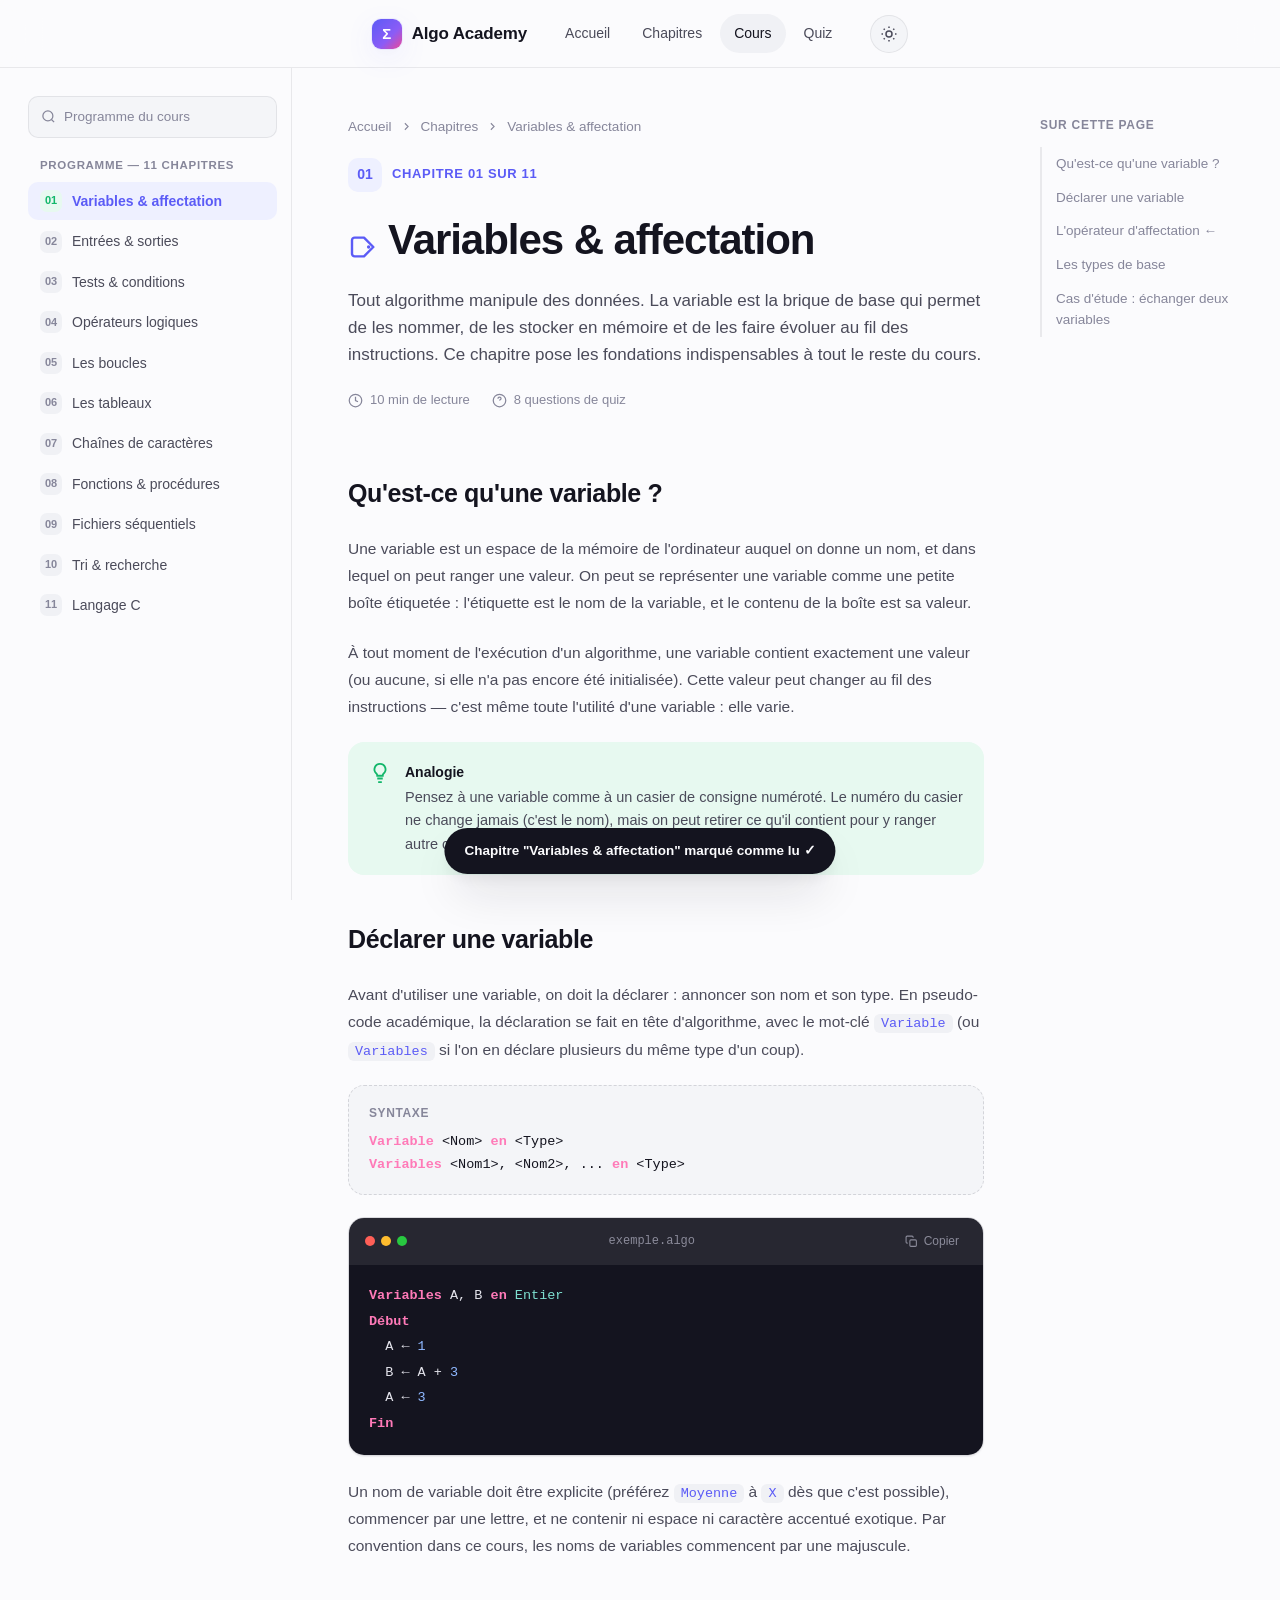
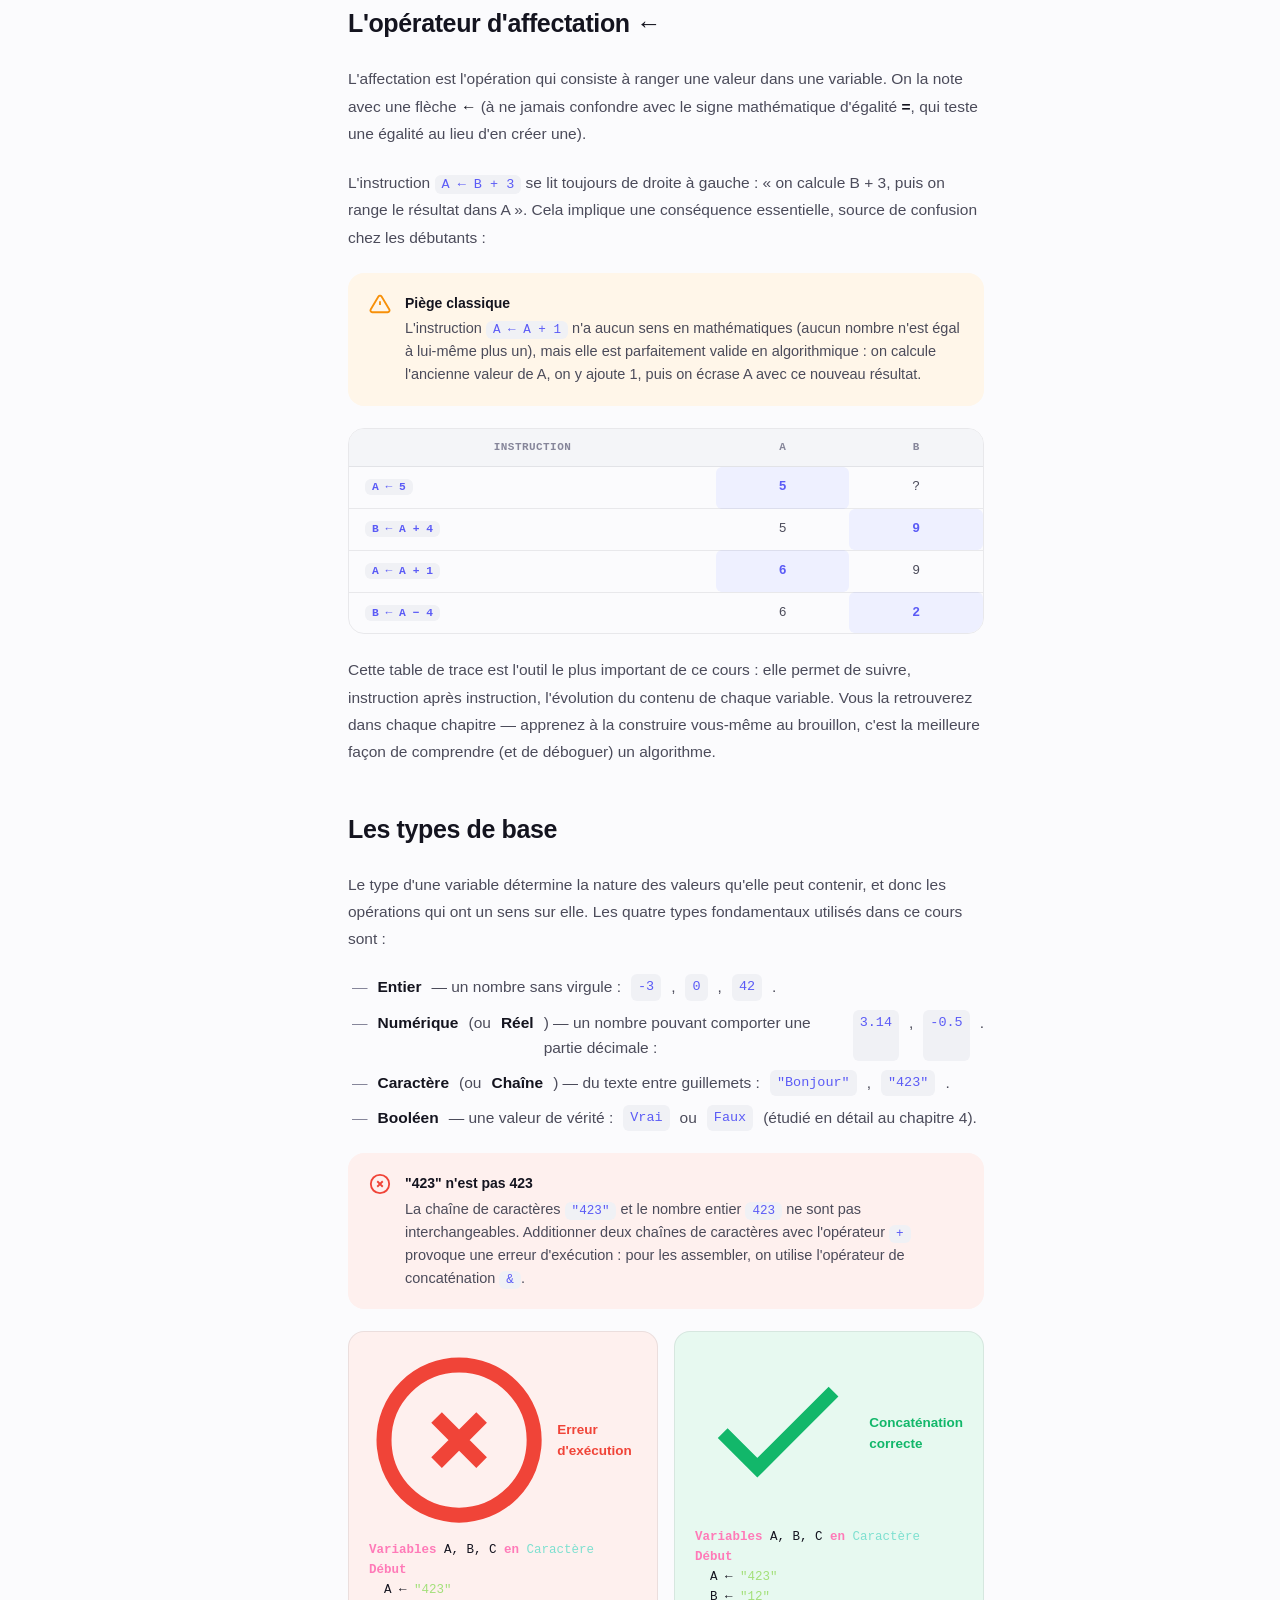
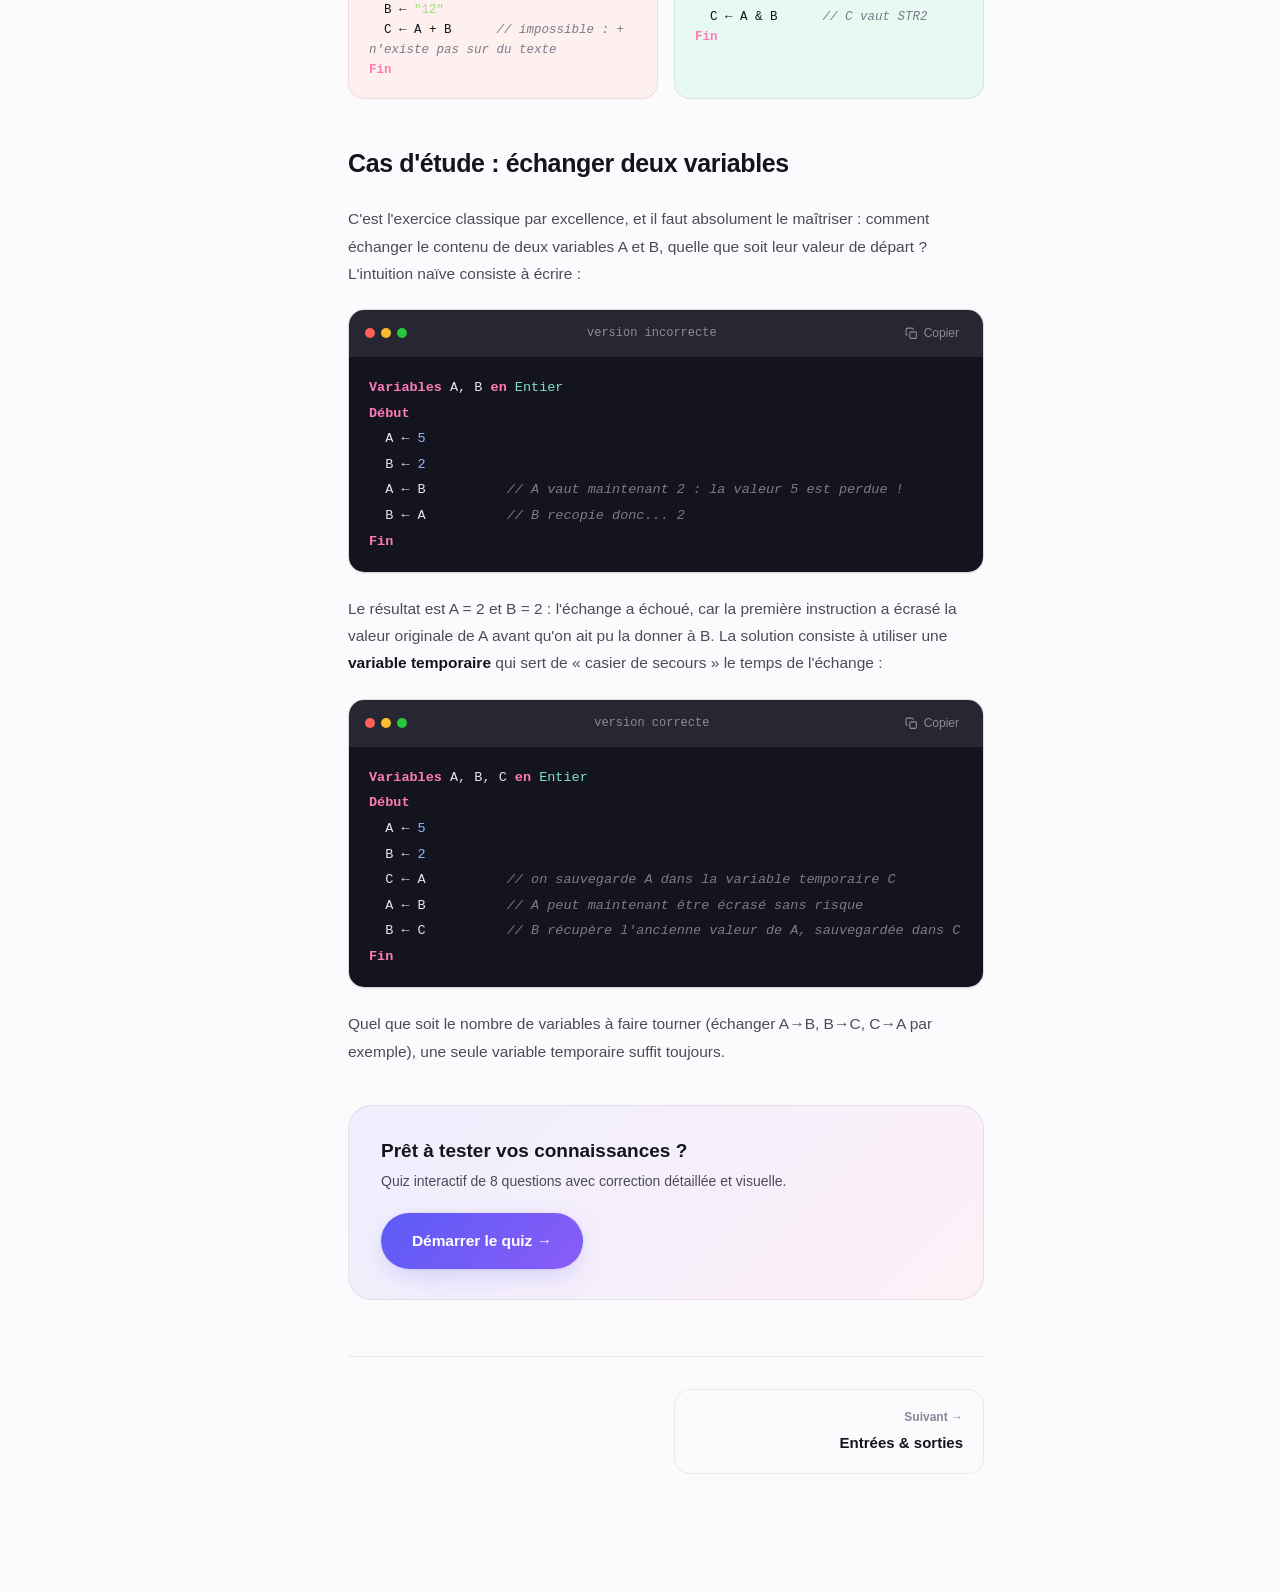
==== commit 43f27c1b: "fix new pages" ====
--- a/cours.html
+++ b/cours.html
@@ -66,6 +66,7 @@
 <script src="data/content/ch-08.js"></script>
 <script src="data/content/ch-09.js"></script>
 <script src="data/content/ch-10.js"></script>
+<script src="data/content/ch-11.js"></script>
 <script src="js/course-render.js"></script>
 </body>
 </html>
--- a/css/style.css
+++ b/css/style.css
@@ -525,6 +525,18 @@
 table.trace-table tr:last-child td { border-bottom: none; }
 table.trace-table td.changed { color: var(--accent); font-weight: 700; background: var(--accent-soft); border-radius: 6px; }
 
+table.trace-table.data-table th, table.trace-table.data-table td { white-space: normal; text-align: left; }
+table.trace-table.data-table td.instr { font-family: var(--font-text); font-weight: 700; }
+
+/* translation blocks: pseudo-code <-> C, neutral (not good/bad) */
+.translate-grid { display: grid; grid-template-columns: 1fr auto 1fr; align-items: stretch; gap: 0; }
+.translate-card { border-radius: var(--radius-md); overflow: hidden; border: 1px solid var(--border-strong); background: var(--code-bg); }
+.translate-head { padding: 10px 16px; font-family: var(--font-mono); font-size: 11.5px; font-weight: 700; text-transform: uppercase; letter-spacing: .04em; color: #8b8b9a; background: color-mix(in srgb, var(--code-bg) 92%, #fff 8%); }
+.translate-card.c .translate-head { color: var(--accent-2); }
+pre.translate-body { margin: 0; padding: 16px 18px; overflow-x: auto; }
+pre.translate-body code { font-family: var(--font-mono); font-size: 12.5px; line-height: 1.7; color: var(--code-text); white-space: pre; }
+.translate-arrow { display: flex; align-items: center; justify-content: center; width: 40px; color: var(--text-tertiary); flex-shrink: 0; }
+
 /* diagram: array boxes */
 .array-diagram { display: flex; flex-wrap: wrap; gap: 0; }
 .array-cell {
@@ -708,6 +720,9 @@
   .feature-grid { grid-template-columns: 1fr; }
   .stats-strip { grid-template-columns: repeat(2, 1fr); }
   .compare-grid { grid-template-columns: 1fr; }
+  .translate-grid { grid-template-columns: 1fr; }
+  .translate-arrow { width: 100%; height: 30px; }
+  .translate-arrow svg { transform: rotate(90deg); }
   .main-nav { display: none; }
   .main-nav.mobile-open {
     display: flex; flex-direction: column; align-items: stretch; gap: 2px;
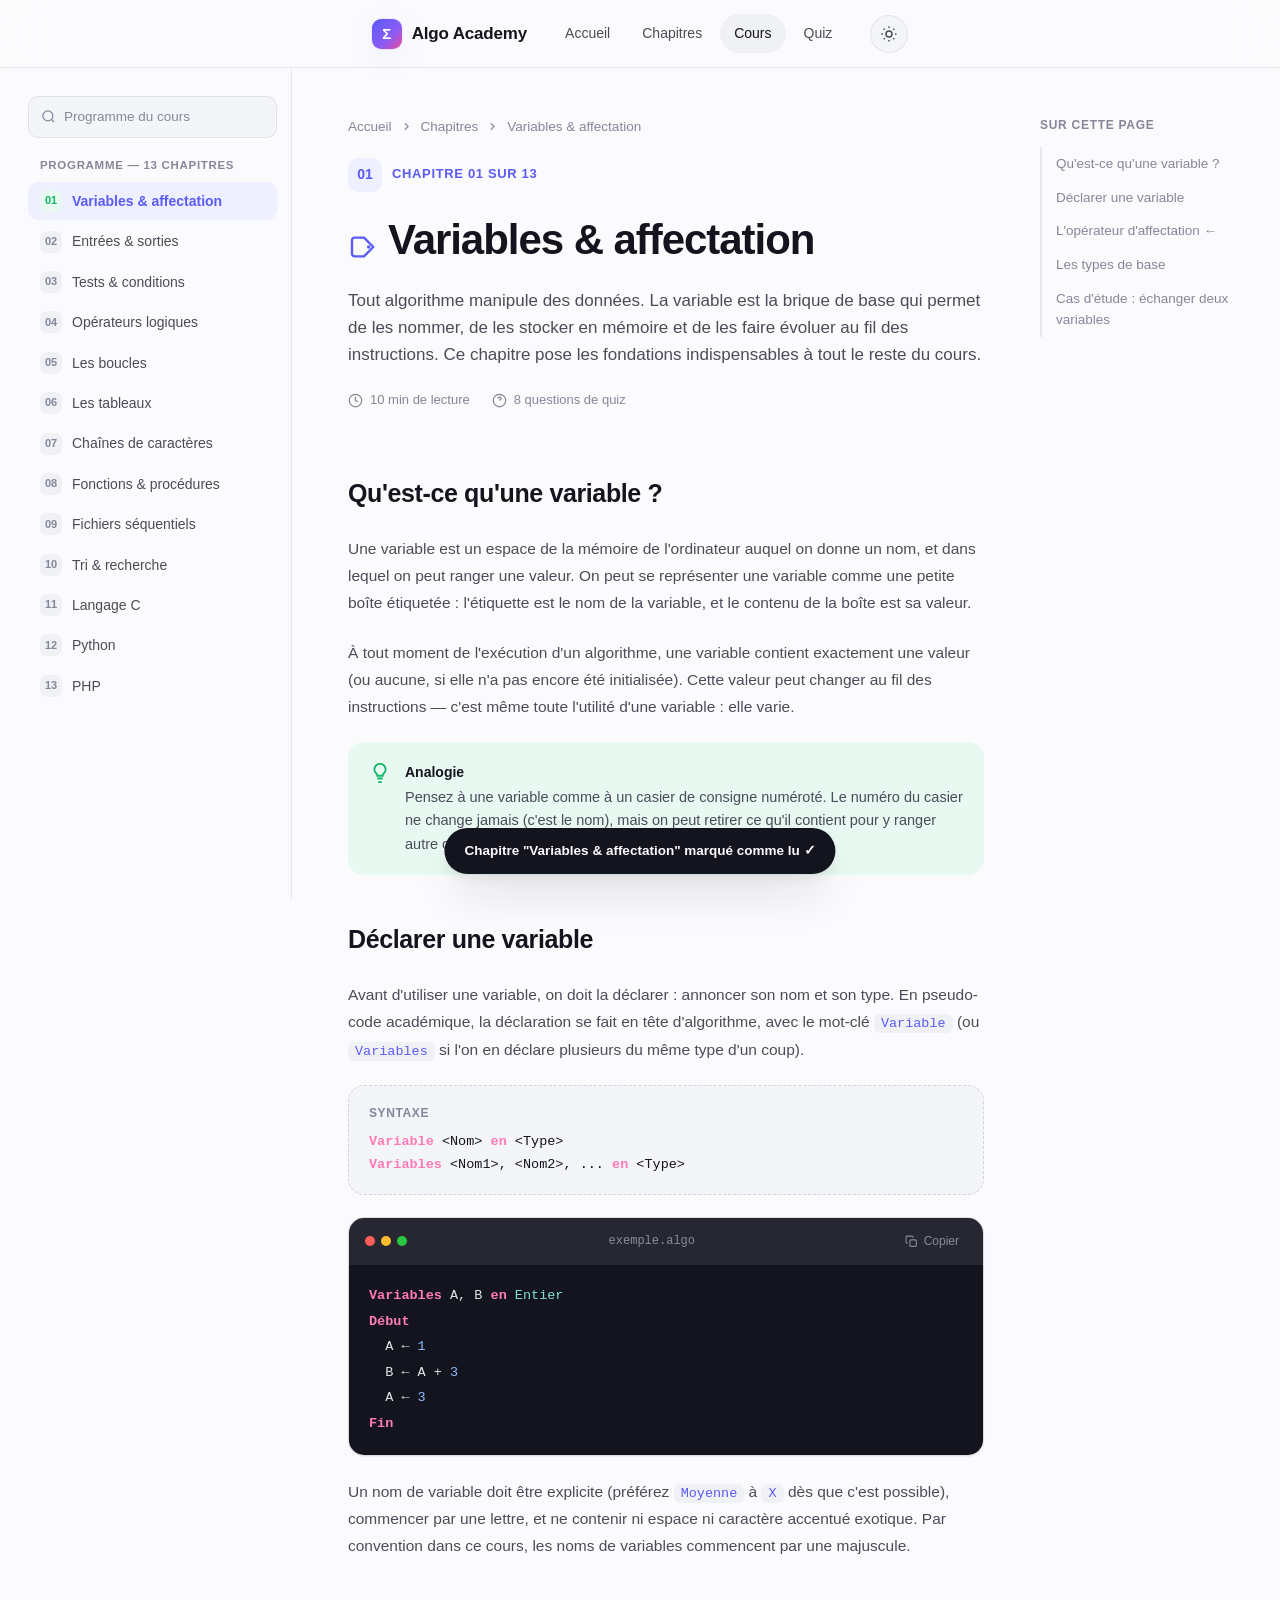
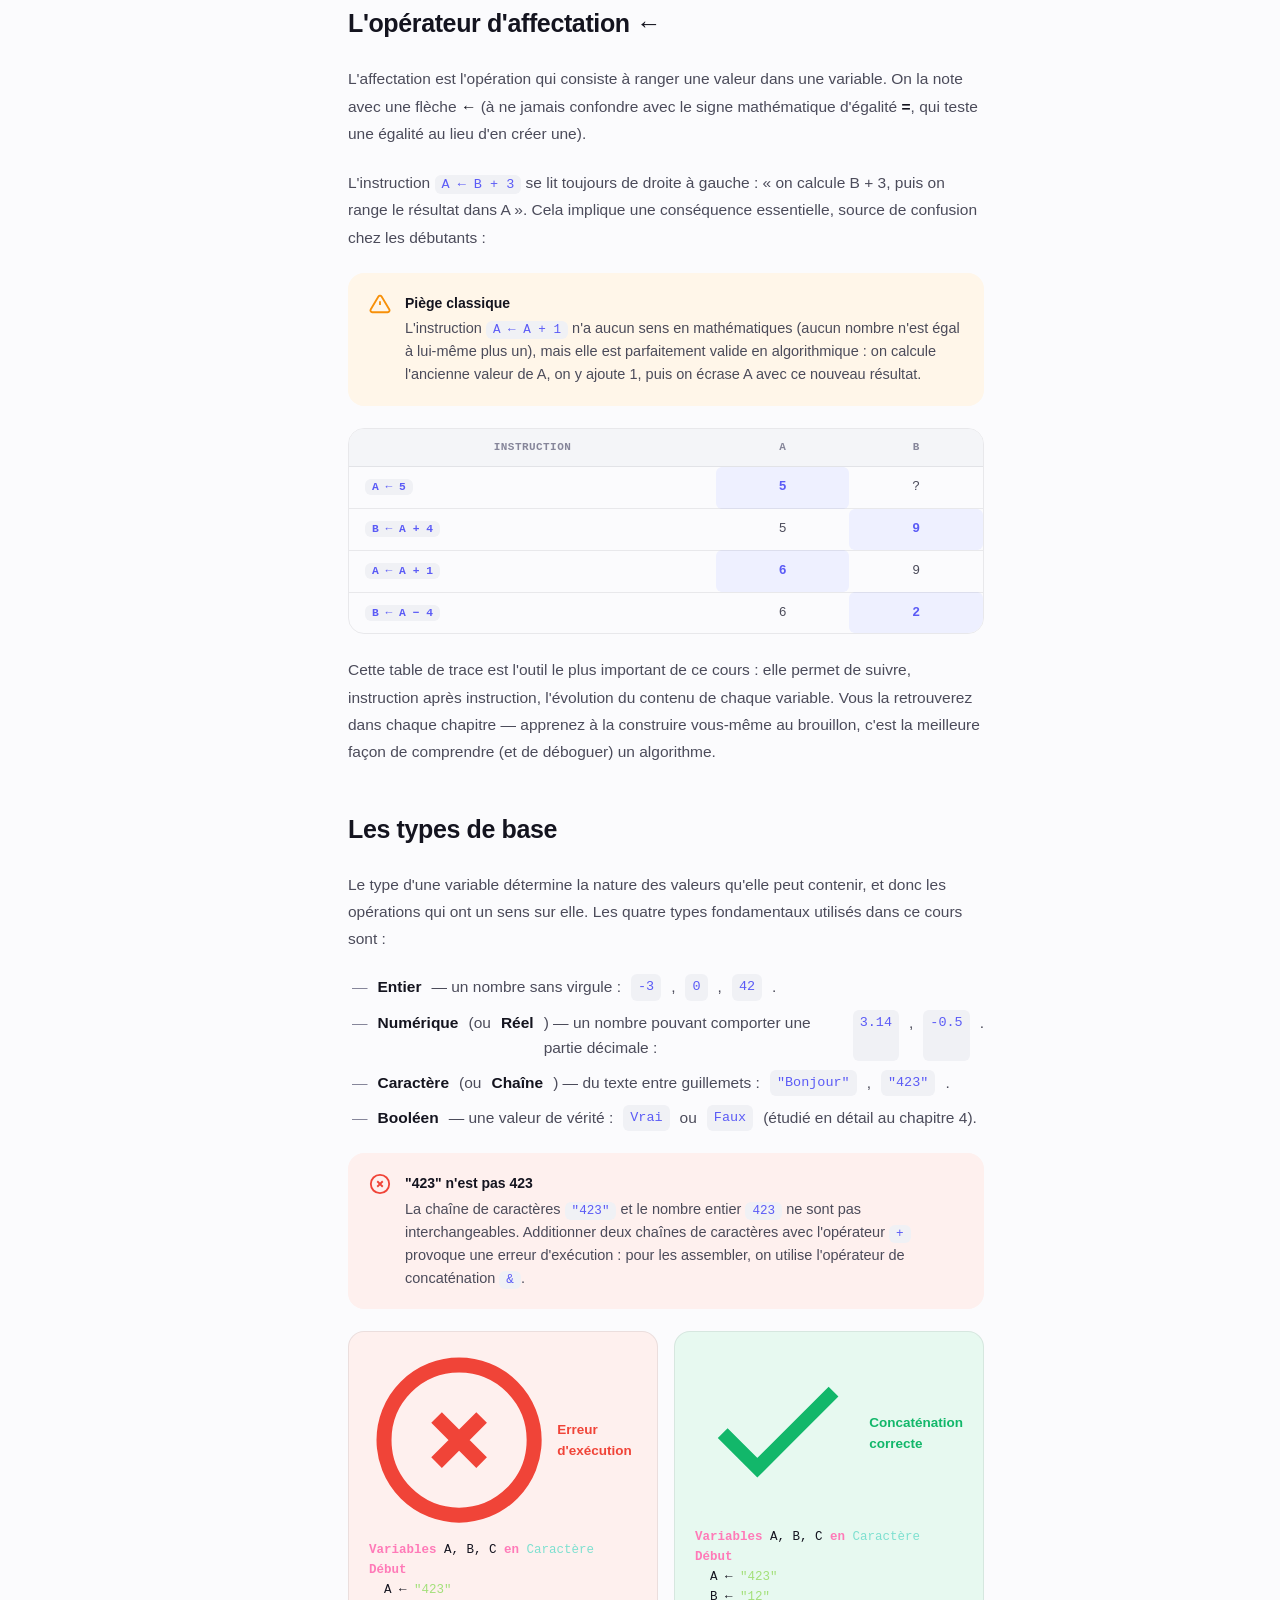
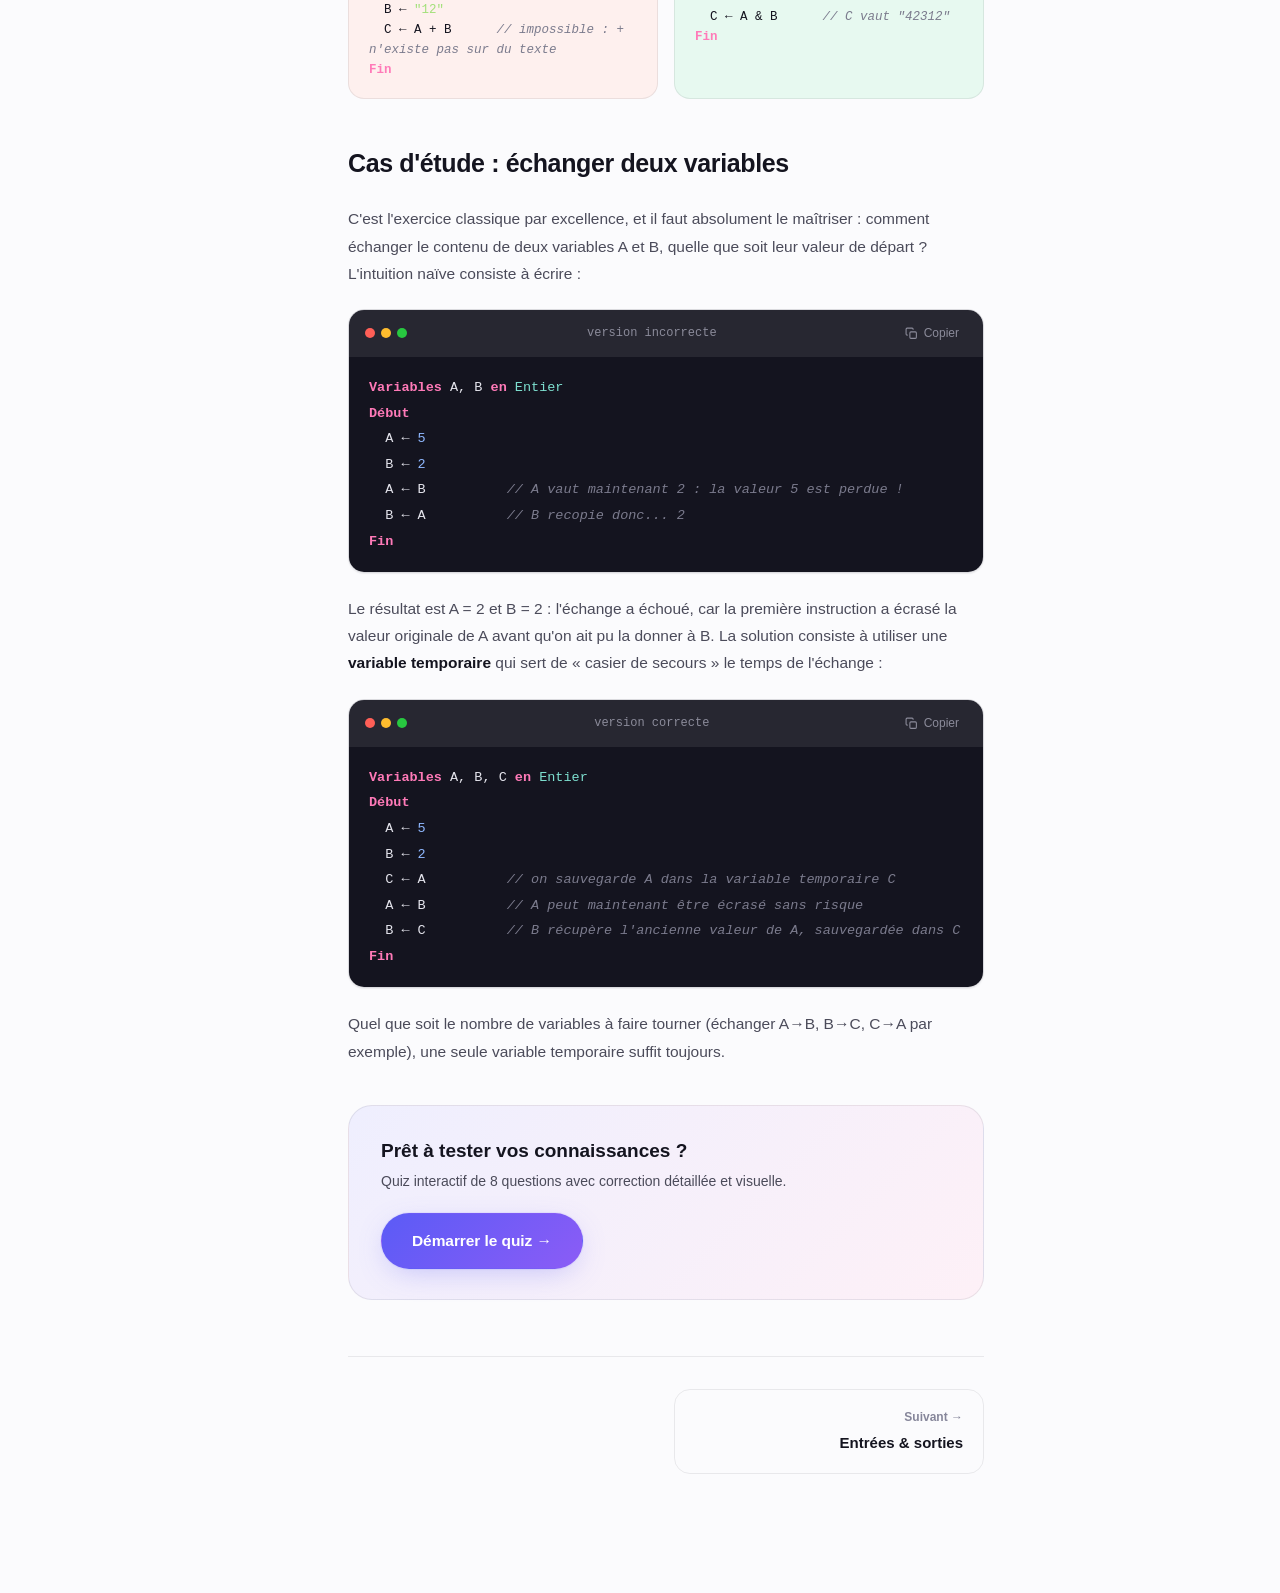
==== commit e27e7aa0: "fix new pages" ====
--- a/cours.html
+++ b/cours.html
@@ -67,6 +67,8 @@
 <script src="data/content/ch-09.js"></script>
 <script src="data/content/ch-10.js"></script>
 <script src="data/content/ch-11.js"></script>
+<script src="data/content/ch-12.js"></script>
+<script src="data/content/ch-13.js"></script>
 <script src="js/course-render.js"></script>
 </body>
 </html>
